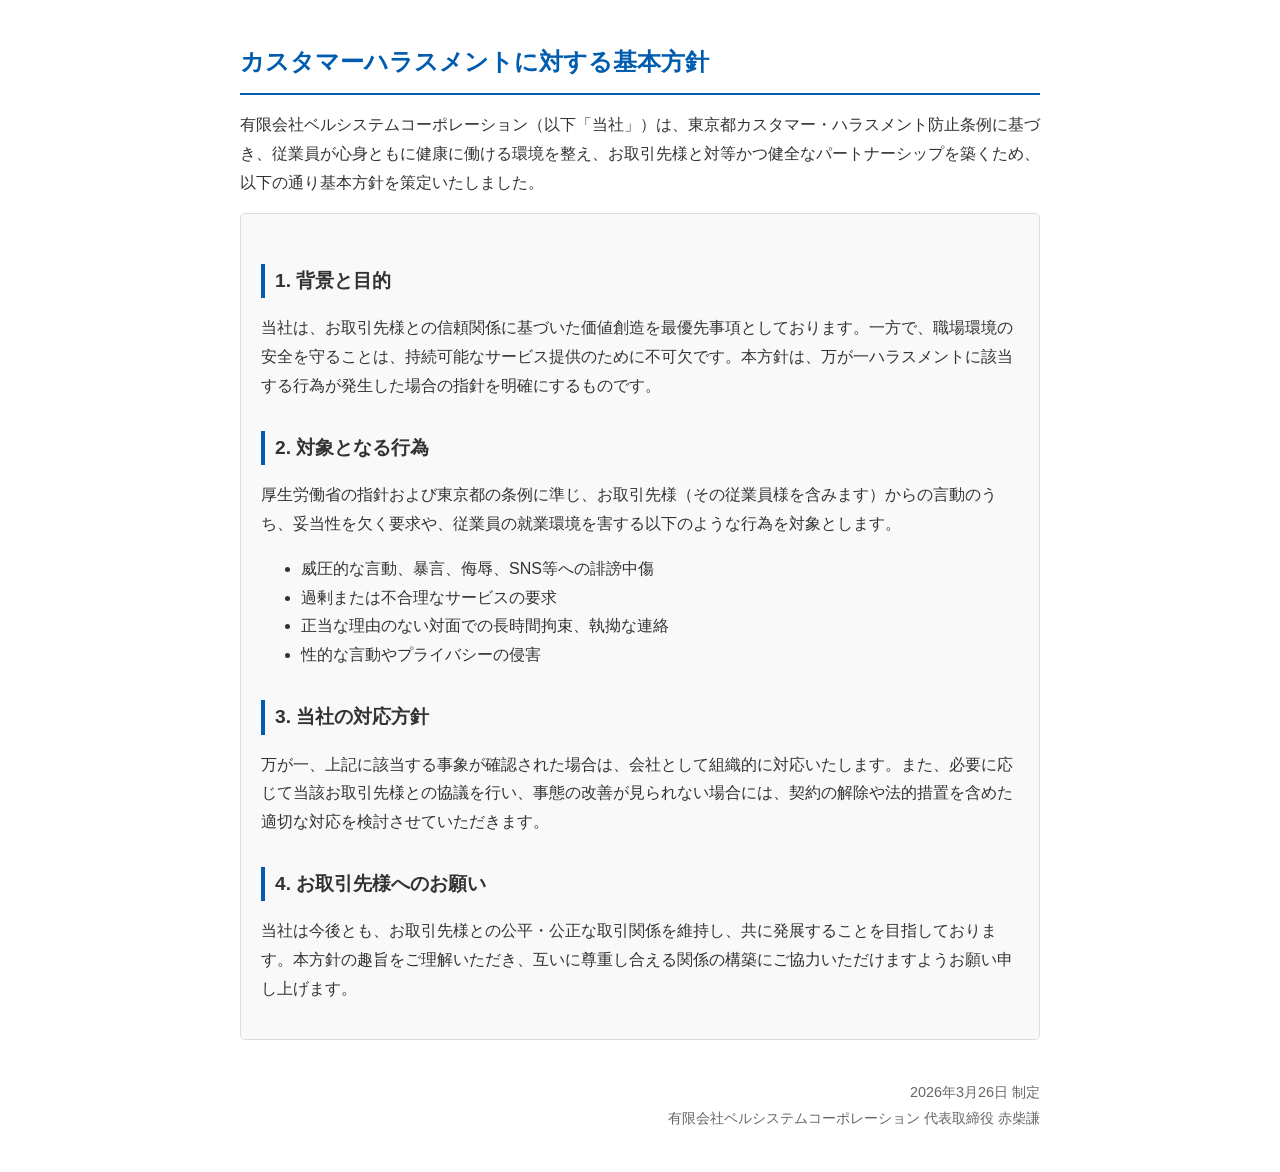
==== customer-harassment-policy.html @ 7bfb1084 "Add files via upload" ====
﻿<!DOCTYPE html>
<html lang="ja">
<head>
    <meta charset="UTF-8">
    <meta name="viewport" content="width=device-width, initial-scale=1.0">
    <title>カスタマーハラスメントに対する基本方針｜有限会社ベルシステムコーポレーション</title>
    <style>
        body { font-family: "Helvetica Neue", Arial, "Hiragino Kaku Gothic ProN", "Hiragino Sans", Meiryo, sans-serif; line-height: 1.8; color: #333; max-width: 800px; margin: 40px auto; padding: 0 20px; }
        h1 { border-bottom: 2px solid #005caf; padding-bottom: 10px; font-size: 1.5rem; color: #005caf; }
        h2 { font-size: 1.2rem; margin-top: 30px; border-left: 4px solid #005caf; padding-left: 10px; }
        p { margin-bottom: 15px; }
        .policy-box { background-color: #f9f9f9; border: 1px solid #ddd; padding: 20px; border-radius: 5px; }
        .footer-text { font-size: 0.9rem; color: #666; margin-top: 40px; text-align: right; }
    </style>
</head>
<body>

    <h1>カスタマーハラスメントに対する基本方針</h1>

    <p>有限会社ベルシステムコーポレーション（以下「当社」）は、東京都カスタマー・ハラスメント防止条例に基づき、従業員が心身ともに健康に働ける環境を整え、お取引先様と対等かつ健全なパートナーシップを築くため、以下の通り基本方針を策定いたしました。</p>

    <div class="policy-box">
        <h2>1. 背景と目的</h2>
        <p>当社は、お取引先様との信頼関係に基づいた価値創造を最優先事項としております。一方で、職場環境の安全を守ることは、持続可能なサービス提供のために不可欠です。本方針は、万が一ハラスメントに該当する行為が発生した場合の指針を明確にするものです。</p>

        <h2>2. 対象となる行為</h2>
        <p>厚生労働省の指針および東京都の条例に準じ、お取引先様（その従業員様を含みます）からの言動のうち、妥当性を欠く要求や、従業員の就業環境を害する以下のような行為を対象とします。</p>
        <ul>
            <li>威圧的な言動、暴言、侮辱、SNS等への誹謗中傷</li>
            <li>過剰または不合理なサービスの要求</li>
            <li>正当な理由のない対面での長時間拘束、執拗な連絡</li>
            <li>性的な言動やプライバシーの侵害</li>
        </ul>

        <h2>3. 当社の対応方針</h2>
        <p>万が一、上記に該当する事象が確認された場合は、会社として組織的に対応いたします。また、必要に応じて当該お取引先様との協議を行い、事態の改善が見られない場合には、契約の解除や法的措置を含めた適切な対応を検討させていただきます。</p>

        <h2>4. お取引先様へのお願い</h2>
        <p>当社は今後とも、お取引先様との公平・公正な取引関係を維持し、共に発展することを目指しております。本方針の趣旨をご理解いただき、互いに尊重し合える関係の構築にご協力いただけますようお願い申し上げます。</p>
    </div>

    <p class="footer-text">
        2026年3月26日 制定<br>
        有限会社ベルシステムコーポレーション 代表取締役 赤柴謙
    </p>

</body>
</html>
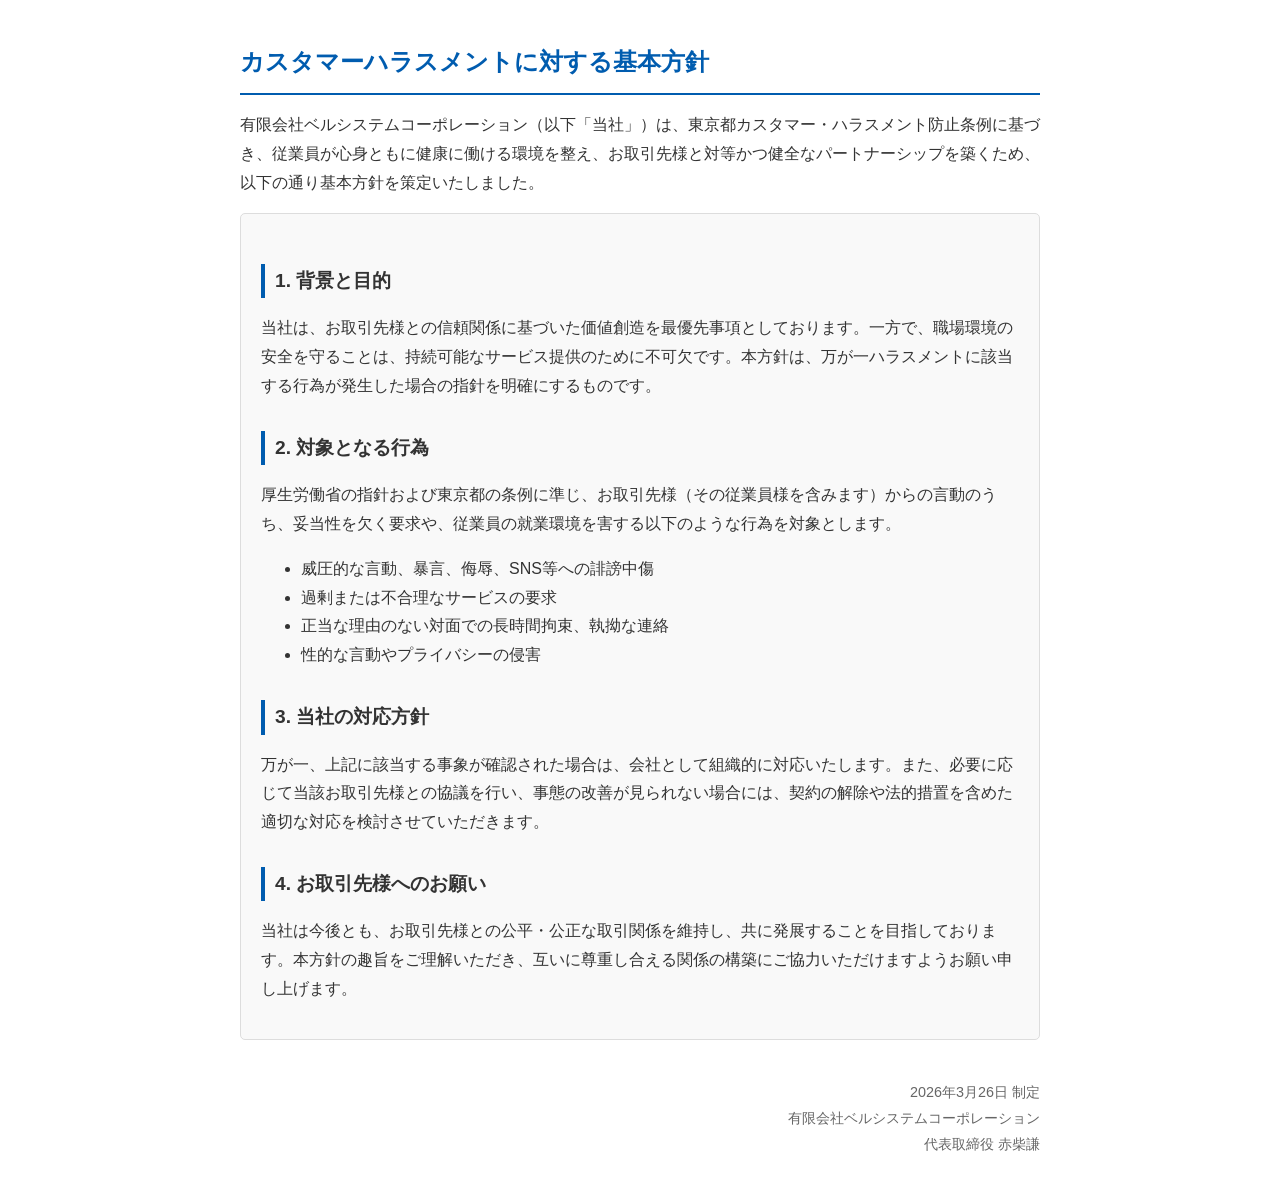
==== commit ba5fbd63: "Update customer-harassment-policy.html" ====
--- a/customer-harassment-policy.html
+++ b/customer-harassment-policy.html
@@ -41,8 +41,9 @@
 
     <p class="footer-text">
         2026年3月26日 制定<br>
-        有限会社ベルシステムコーポレーション 代表取締役 赤柴謙
+        有限会社ベルシステムコーポレーション<br>
+        代表取締役 赤柴謙
     </p>
 
 </body>
-</html>+</html>
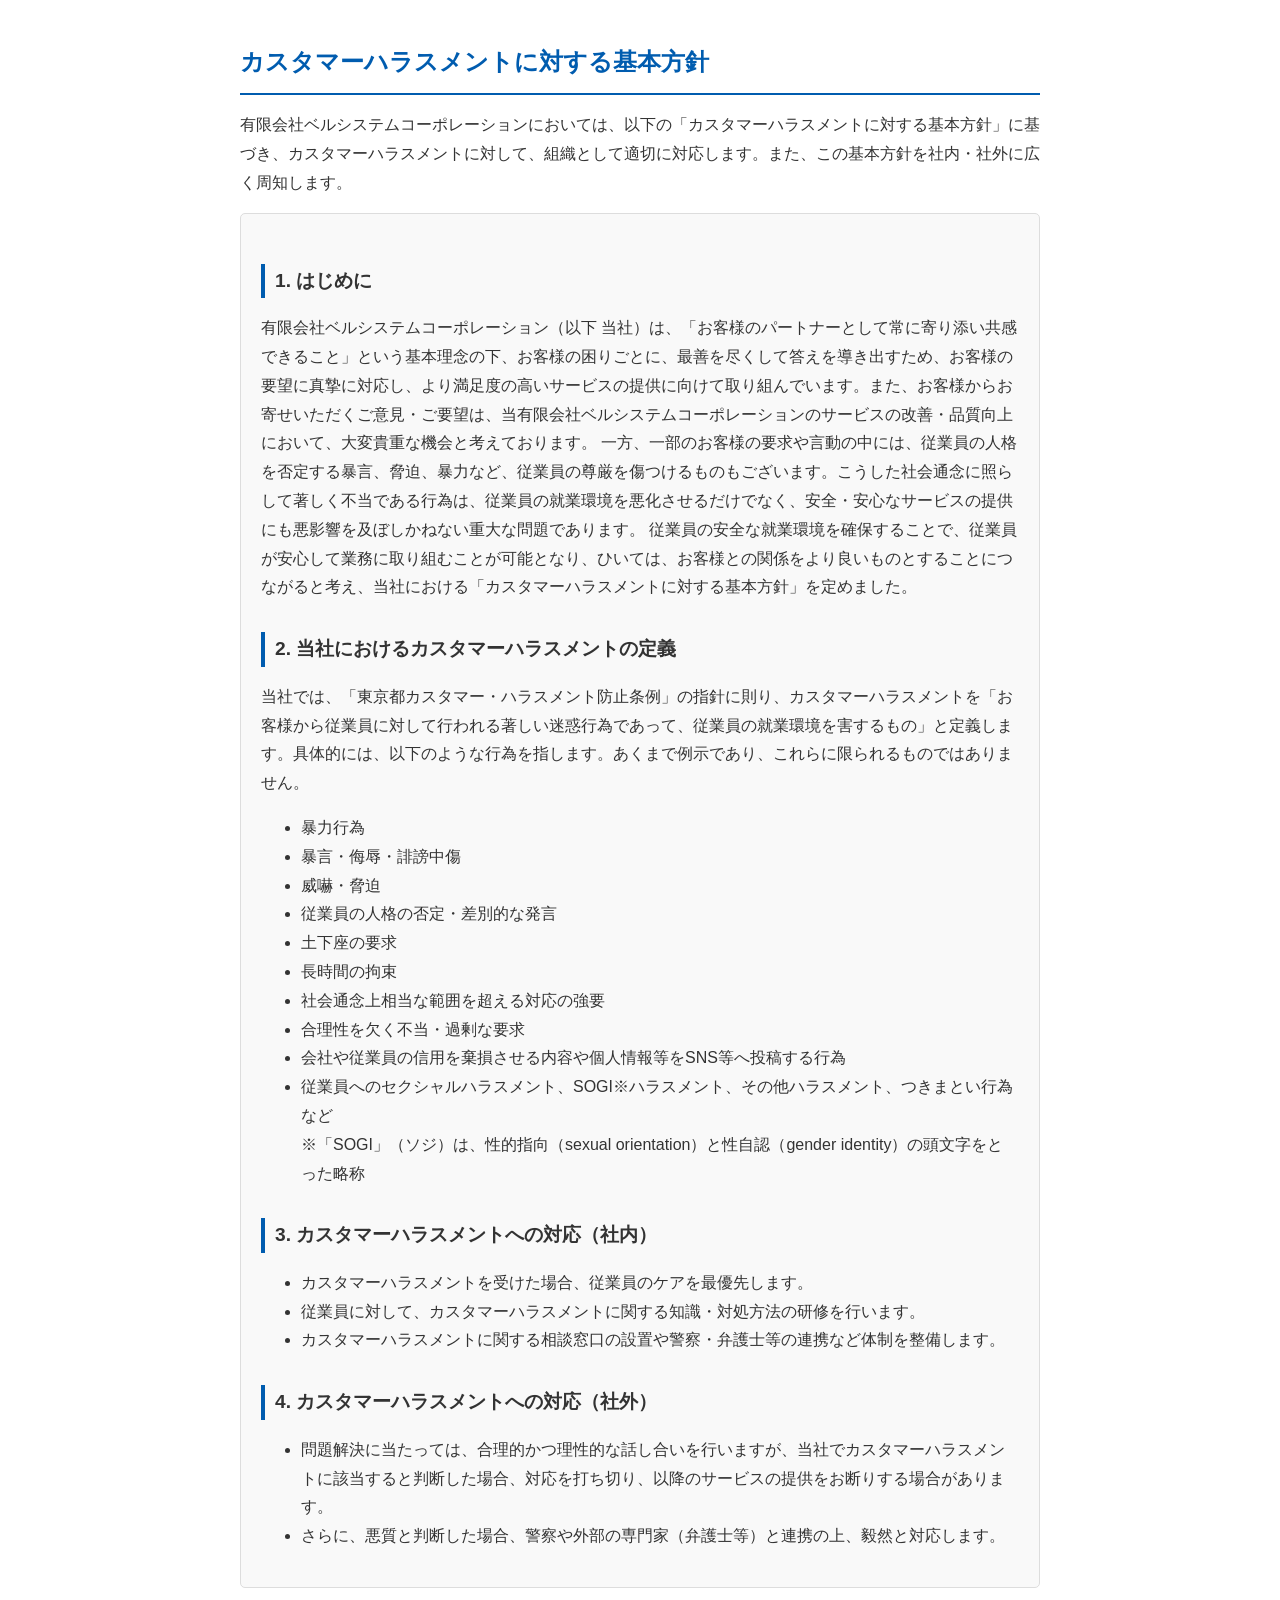
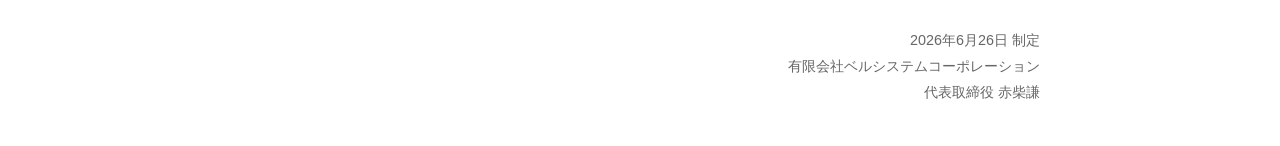
==== commit 9401e945: "Update customer-harassment-policy.html" ====
--- a/customer-harassment-policy.html
+++ b/customer-harassment-policy.html
@@ -17,30 +17,43 @@
 
     <h1>カスタマーハラスメントに対する基本方針</h1>
 
-    <p>有限会社ベルシステムコーポレーション（以下「当社」）は、東京都カスタマー・ハラスメント防止条例に基づき、従業員が心身ともに健康に働ける環境を整え、お取引先様と対等かつ健全なパートナーシップを築くため、以下の通り基本方針を策定いたしました。</p>
+    <p>有限会社ベルシステムコーポレーションにおいては、以下の「カスタマーハラスメントに対する基本方針」に基づき、カスタマーハラスメントに対して、組織として適切に対応します。また、この基本方針を社内・社外に広く周知します。</p>
 
     <div class="policy-box">
-        <h2>1. 背景と目的</h2>
-        <p>当社は、お取引先様との信頼関係に基づいた価値創造を最優先事項としております。一方で、職場環境の安全を守ることは、持続可能なサービス提供のために不可欠です。本方針は、万が一ハラスメントに該当する行為が発生した場合の指針を明確にするものです。</p>
-
-        <h2>2. 対象となる行為</h2>
-        <p>厚生労働省の指針および東京都の条例に準じ、お取引先様（その従業員様を含みます）からの言動のうち、妥当性を欠く要求や、従業員の就業環境を害する以下のような行為を対象とします。</p>
+        <h2>1. はじめに</h2>
+        <p>有限会社ベルシステムコーポレーション（以下 当社）は、「お客様のパートナーとして常に寄り添い共感できること」という基本理念の下、お客様の困りごとに、最善を尽くして答えを導き出すため、お客様の要望に真摯に対応し、より満足度の高いサービスの提供に向けて取り組んでいます。また、お客様からお寄せいただくご意見・ご要望は、当有限会社ベルシステムコーポレーションのサービスの改善・品質向上において、大変貴重な機会と考えております。
+一方、一部のお客様の要求や言動の中には、従業員の人格を否定する暴言、脅迫、暴力など、従業員の尊厳を傷つけるものもございます。こうした社会通念に照らして著しく不当である行為は、従業員の就業環境を悪化させるだけでなく、安全・安心なサービスの提供にも悪影響を及ぼしかねない重大な問題であります。
+従業員の安全な就業環境を確保することで、従業員が安心して業務に取り組むことが可能となり、ひいては、お客様との関係をより良いものとすることにつながると考え、当社における「カスタマーハラスメントに対する基本方針」を定めました。</p>
+        <h2>2. 当社におけるカスタマーハラスメントの定義</h2>
+        <p>当社では、「東京都カスタマー・ハラスメント防止条例」の指針に則り、カスタマーハラスメントを「お客様から従業員に対して行われる著しい迷惑行為であって、従業員の就業環境を害するもの」と定義します。具体的には、以下のような行為を指します。あくまで例示であり、これらに限られるものではありません。</p>
         <ul>
-            <li>威圧的な言動、暴言、侮辱、SNS等への誹謗中傷</li>
-            <li>過剰または不合理なサービスの要求</li>
-            <li>正当な理由のない対面での長時間拘束、執拗な連絡</li>
-            <li>性的な言動やプライバシーの侵害</li>
+            <li>暴力行為</li>
+            <li>暴言・侮辱・誹謗中傷</li>
+            <li>威嚇・脅迫</li>
+            <li>従業員の人格の否定・差別的な発言</li>
+            <li>土下座の要求</li>
+            <li>長時間の拘束</li>
+            <li>社会通念上相当な範囲を超える対応の強要</li>
+            <li>合理性を欠く不当・過剰な要求</li>
+            <li>会社や従業員の信用を棄損させる内容や個人情報等をSNS等へ投稿する行為</li>
+            <li>従業員へのセクシャルハラスメント、SOGI※ハラスメント、その他ハラスメント、つきまとい行為　など<br>
+            ※「SOGI」（ソジ）は、性的指向（sexual orientation）と性自認（gender identity）の頭文字をとった略称</li>
         </ul>
-
-        <h2>3. 当社の対応方針</h2>
-        <p>万が一、上記に該当する事象が確認された場合は、会社として組織的に対応いたします。また、必要に応じて当該お取引先様との協議を行い、事態の改善が見られない場合には、契約の解除や法的措置を含めた適切な対応を検討させていただきます。</p>
-
-        <h2>4. お取引先様へのお願い</h2>
-        <p>当社は今後とも、お取引先様との公平・公正な取引関係を維持し、共に発展することを目指しております。本方針の趣旨をご理解いただき、互いに尊重し合える関係の構築にご協力いただけますようお願い申し上げます。</p>
+        <h2>3. カスタマーハラスメントへの対応（社内）</h2>
+         <ul>
+            <li>カスタマーハラスメントを受けた場合、従業員のケアを最優先します。</li>
+            <li>従業員に対して、カスタマーハラスメントに関する知識・対処方法の研修を行います。</li>
+            <li>カスタマーハラスメントに関する相談窓口の設置や警察・弁護士等の連携など体制を整備します。</li>
+        </ul>
+        <h2>4. カスタマーハラスメントへの対応（社外）</h2>
+         <ul>
+            <li>問題解決に当たっては、合理的かつ理性的な話し合いを行いますが、当社でカスタマーハラスメントに該当すると判断した場合、対応を打ち切り、以降のサービスの提供をお断りする場合があります。</li>
+            <li>さらに、悪質と判断した場合、警察や外部の専門家（弁護士等）と連携の上、毅然と対応します。</li>
+         </ul>
     </div>
 
     <p class="footer-text">
-        2026年3月26日 制定<br>
+        2026年6月26日 制定<br>
         有限会社ベルシステムコーポレーション<br>
         代表取締役 赤柴謙
     </p>
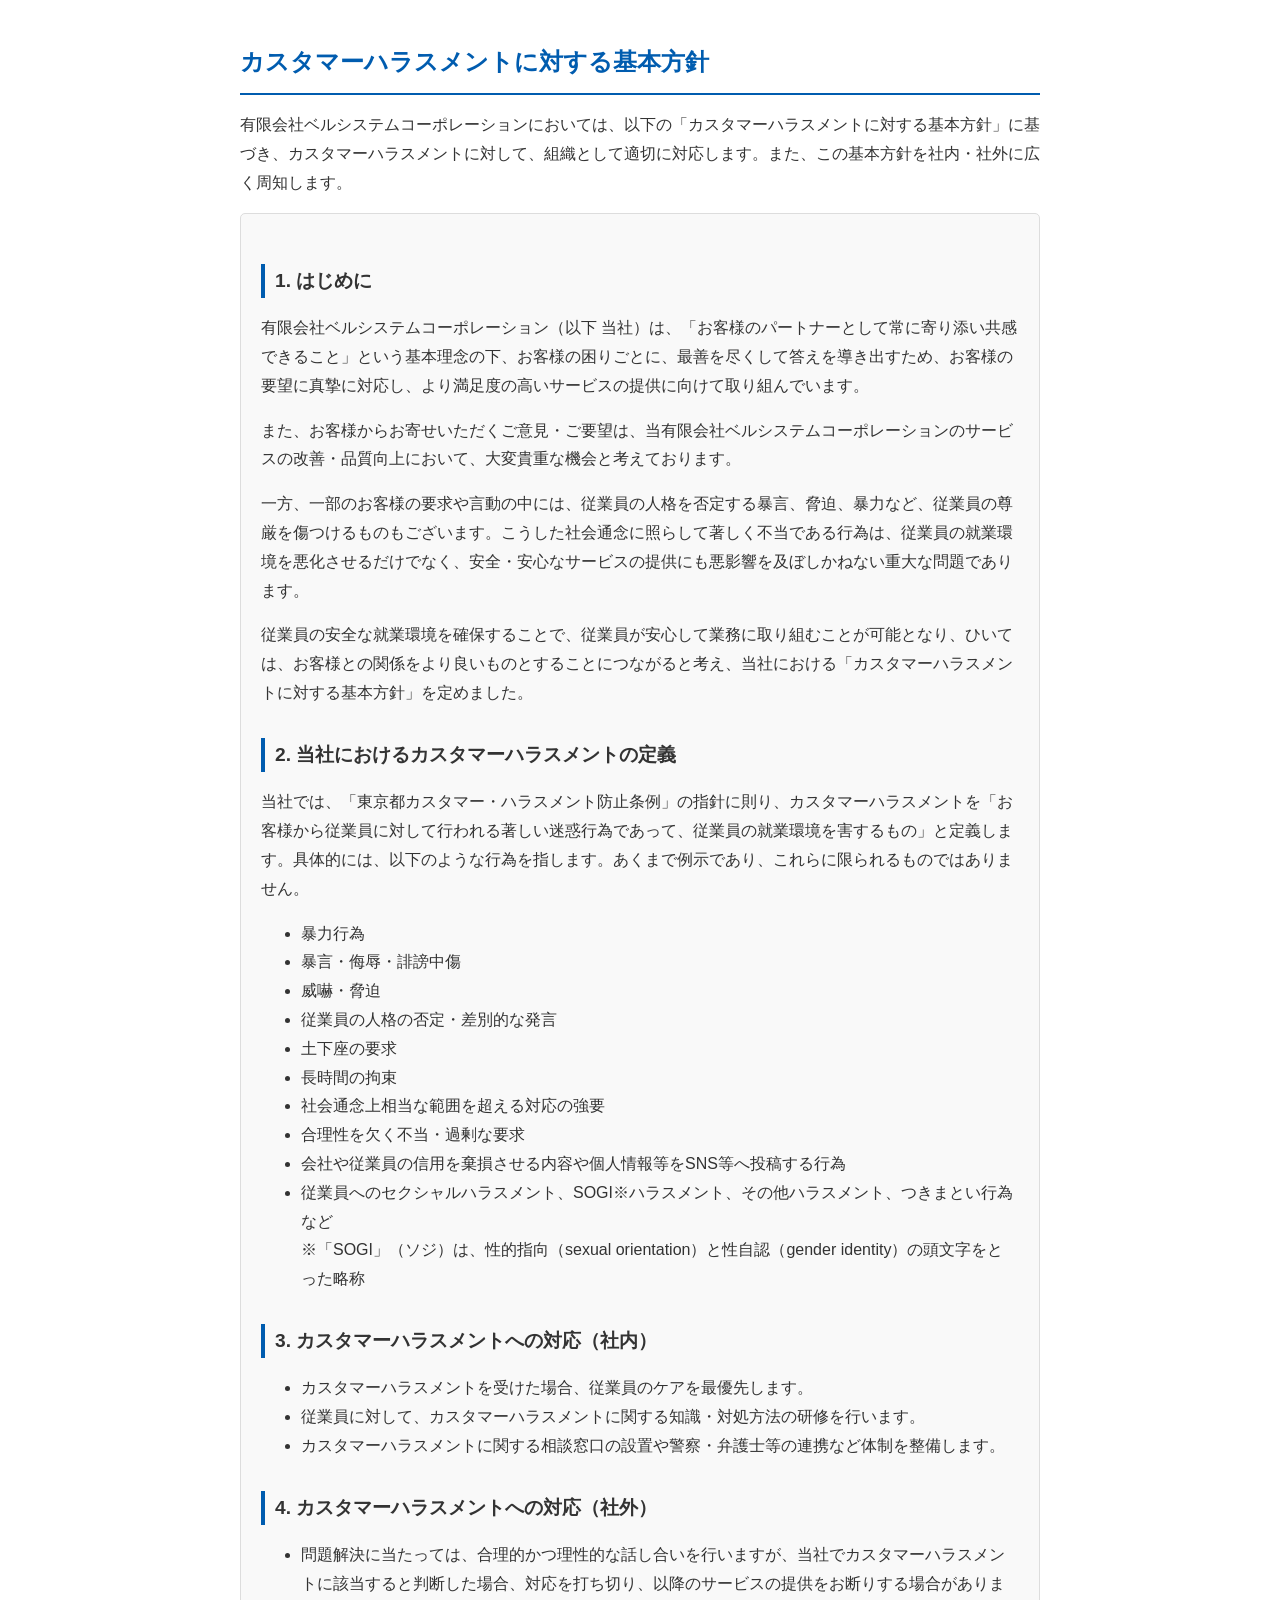
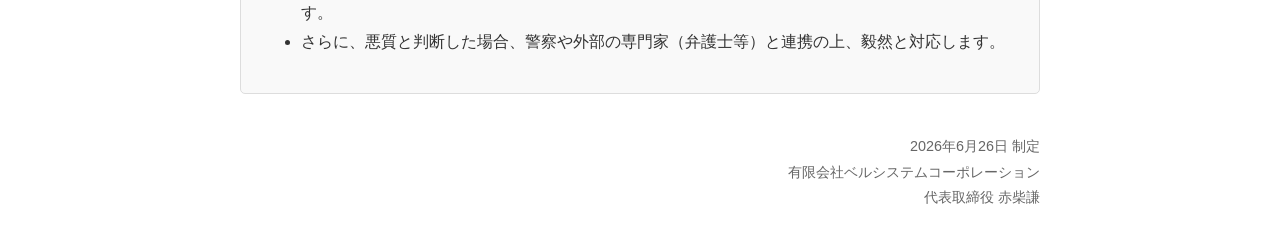
==== commit d1fc6a27: "Update customer-harassment-policy.html" ====
--- a/customer-harassment-policy.html
+++ b/customer-harassment-policy.html
@@ -21,9 +21,10 @@
 
     <div class="policy-box">
         <h2>1. はじめに</h2>
-        <p>有限会社ベルシステムコーポレーション（以下 当社）は、「お客様のパートナーとして常に寄り添い共感できること」という基本理念の下、お客様の困りごとに、最善を尽くして答えを導き出すため、お客様の要望に真摯に対応し、より満足度の高いサービスの提供に向けて取り組んでいます。また、お客様からお寄せいただくご意見・ご要望は、当有限会社ベルシステムコーポレーションのサービスの改善・品質向上において、大変貴重な機会と考えております。
-一方、一部のお客様の要求や言動の中には、従業員の人格を否定する暴言、脅迫、暴力など、従業員の尊厳を傷つけるものもございます。こうした社会通念に照らして著しく不当である行為は、従業員の就業環境を悪化させるだけでなく、安全・安心なサービスの提供にも悪影響を及ぼしかねない重大な問題であります。
-従業員の安全な就業環境を確保することで、従業員が安心して業務に取り組むことが可能となり、ひいては、お客様との関係をより良いものとすることにつながると考え、当社における「カスタマーハラスメントに対する基本方針」を定めました。</p>
+        <p>有限会社ベルシステムコーポレーション（以下 当社）は、「お客様のパートナーとして常に寄り添い共感できること」という基本理念の下、お客様の困りごとに、最善を尽くして答えを導き出すため、お客様の要望に真摯に対応し、より満足度の高いサービスの提供に向けて取り組んでいます。</p>
+        <p>また、お客様からお寄せいただくご意見・ご要望は、当有限会社ベルシステムコーポレーションのサービスの改善・品質向上において、大変貴重な機会と考えております。</p>
+        <p>一方、一部のお客様の要求や言動の中には、従業員の人格を否定する暴言、脅迫、暴力など、従業員の尊厳を傷つけるものもございます。こうした社会通念に照らして著しく不当である行為は、従業員の就業環境を悪化させるだけでなく、安全・安心なサービスの提供にも悪影響を及ぼしかねない重大な問題であります。</p>
+        <p>従業員の安全な就業環境を確保することで、従業員が安心して業務に取り組むことが可能となり、ひいては、お客様との関係をより良いものとすることにつながると考え、当社における「カスタマーハラスメントに対する基本方針」を定めました。</p>
         <h2>2. 当社におけるカスタマーハラスメントの定義</h2>
         <p>当社では、「東京都カスタマー・ハラスメント防止条例」の指針に則り、カスタマーハラスメントを「お客様から従業員に対して行われる著しい迷惑行為であって、従業員の就業環境を害するもの」と定義します。具体的には、以下のような行為を指します。あくまで例示であり、これらに限られるものではありません。</p>
         <ul>
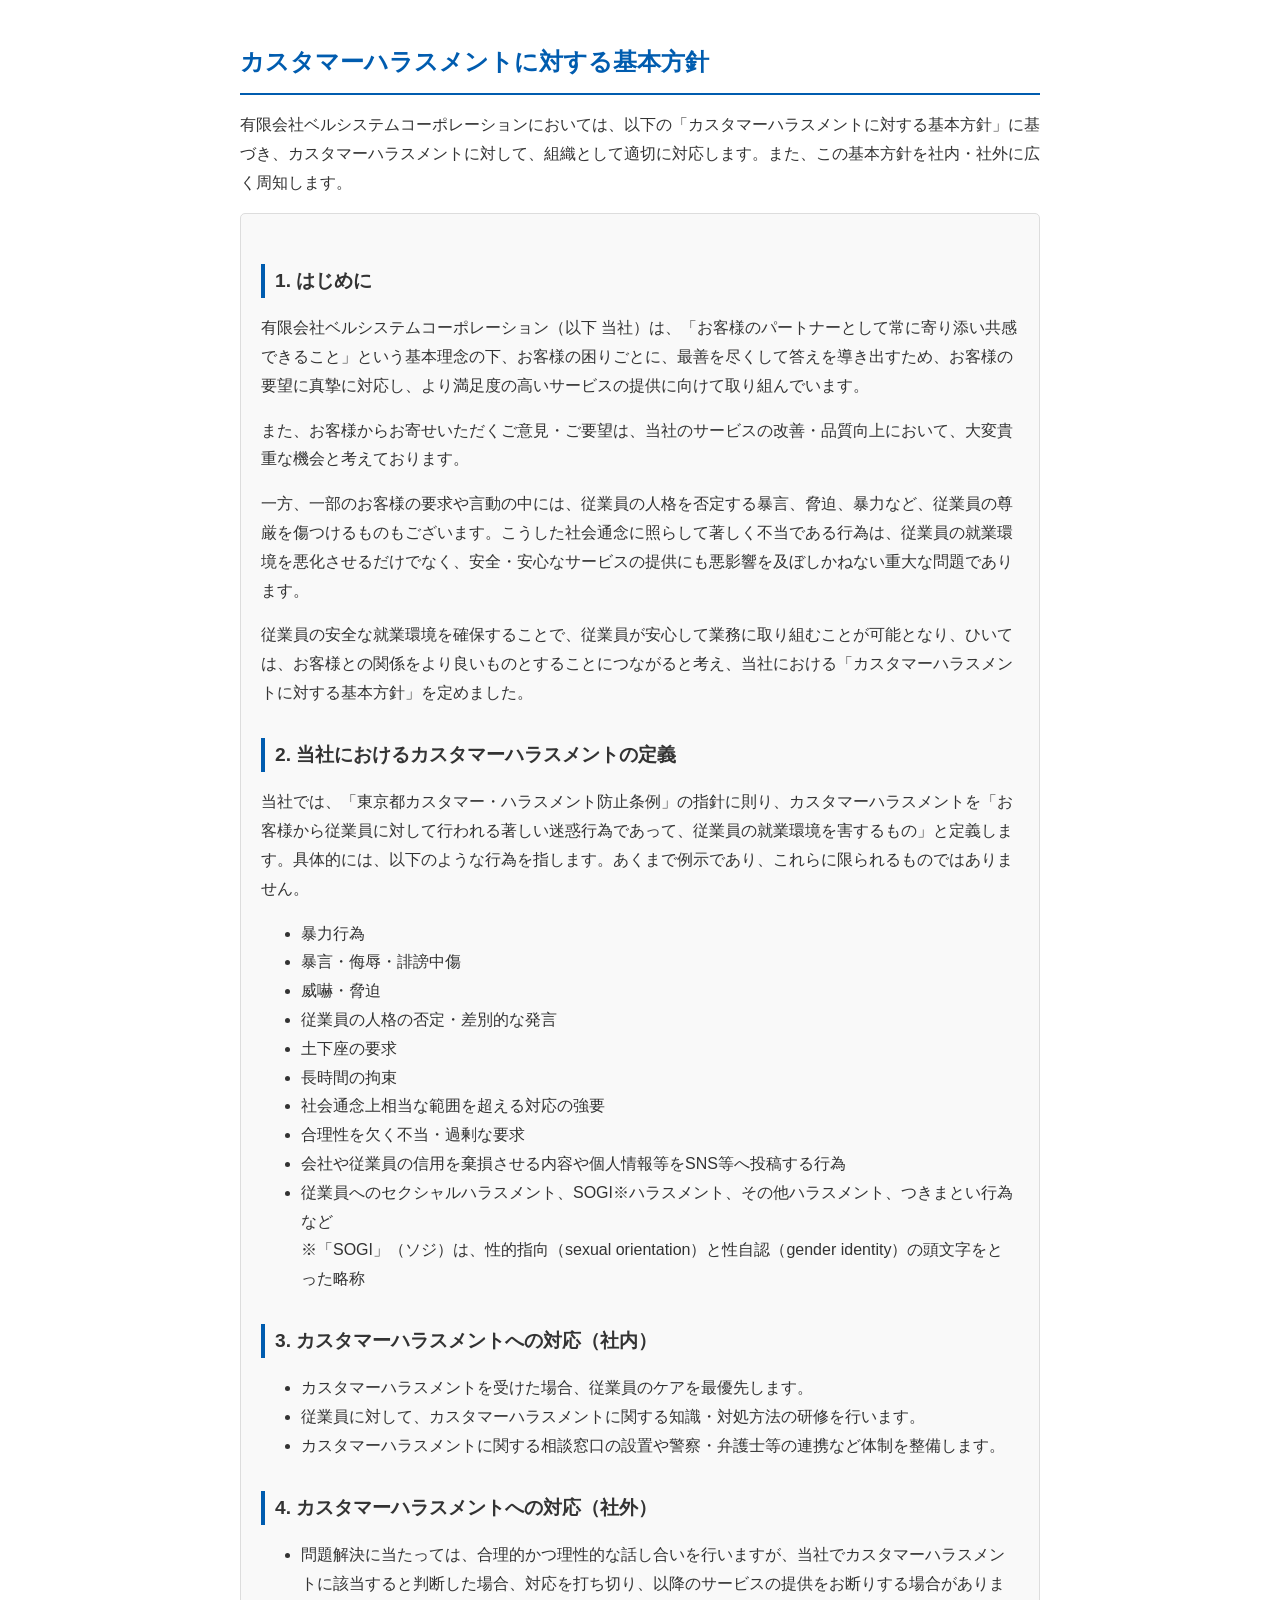
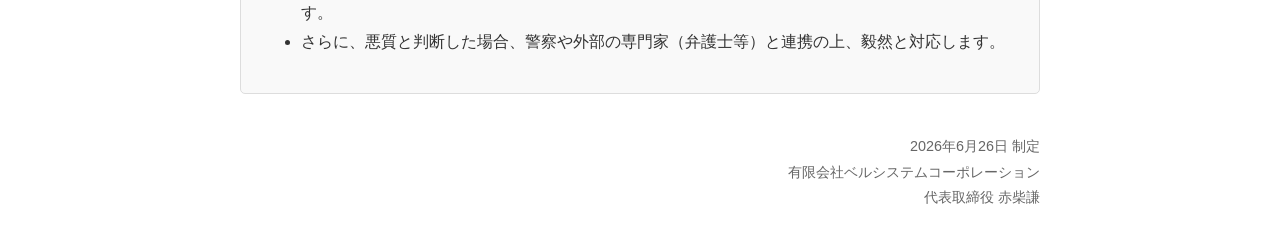
==== commit e0ac2f63: "Update customer-harassment-policy.html" ====
--- a/customer-harassment-policy.html
+++ b/customer-harassment-policy.html
@@ -22,7 +22,7 @@
     <div class="policy-box">
         <h2>1. はじめに</h2>
         <p>有限会社ベルシステムコーポレーション（以下 当社）は、「お客様のパートナーとして常に寄り添い共感できること」という基本理念の下、お客様の困りごとに、最善を尽くして答えを導き出すため、お客様の要望に真摯に対応し、より満足度の高いサービスの提供に向けて取り組んでいます。</p>
-        <p>また、お客様からお寄せいただくご意見・ご要望は、当有限会社ベルシステムコーポレーションのサービスの改善・品質向上において、大変貴重な機会と考えております。</p>
+        <p>また、お客様からお寄せいただくご意見・ご要望は、当社のサービスの改善・品質向上において、大変貴重な機会と考えております。</p>
         <p>一方、一部のお客様の要求や言動の中には、従業員の人格を否定する暴言、脅迫、暴力など、従業員の尊厳を傷つけるものもございます。こうした社会通念に照らして著しく不当である行為は、従業員の就業環境を悪化させるだけでなく、安全・安心なサービスの提供にも悪影響を及ぼしかねない重大な問題であります。</p>
         <p>従業員の安全な就業環境を確保することで、従業員が安心して業務に取り組むことが可能となり、ひいては、お客様との関係をより良いものとすることにつながると考え、当社における「カスタマーハラスメントに対する基本方針」を定めました。</p>
         <h2>2. 当社におけるカスタマーハラスメントの定義</h2>
